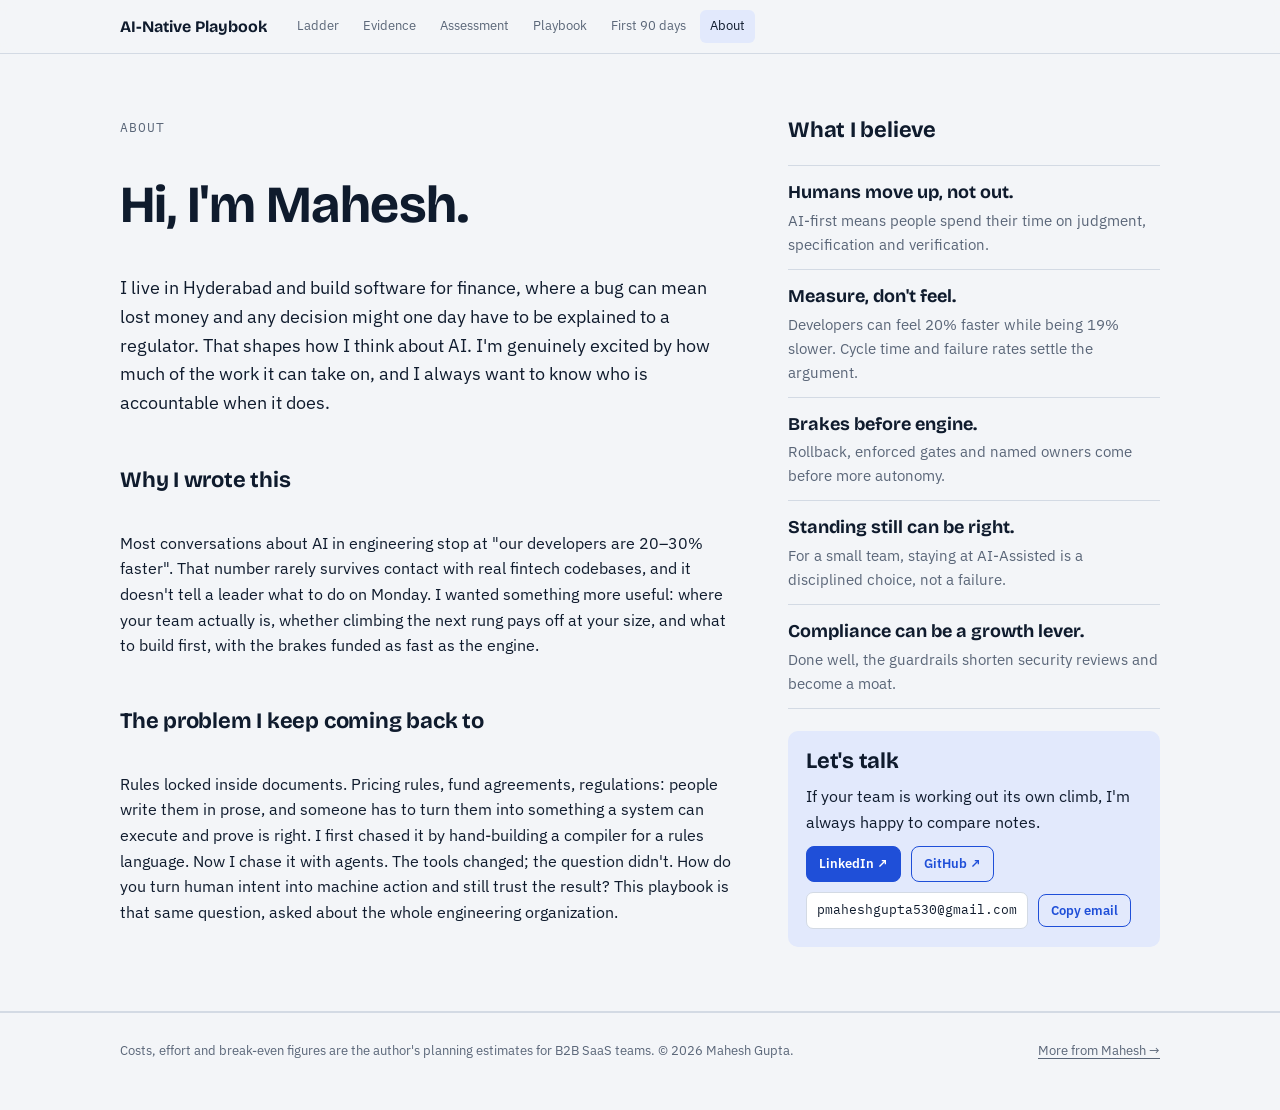
==== about.html @ 391226ee "Add AI-Native Engineering Playbook site" ====
<!doctype html>
<html lang="en">
<head>
<meta charset="utf-8">
<meta name="viewport" content="width=device-width, initial-scale=1, viewport-fit=cover">
<title>About Mahesh Gupta</title>
<meta name="description" content="Mahesh Gupta is an engineering leader in Hyderabad who writes about building AI-native engineering teams in fintech, where speed and accountability have to grow together.">
<meta name="author" content="Mahesh Gupta">
<link rel="canonical" href="https://pmaheshgupta.github.io/ai-native-engineering-playbook/about.html">
<meta property="og:type" content="website">
<meta property="og:site_name" content="AI-Native Engineering Playbook">
<meta property="og:title" content="About Mahesh Gupta">
<meta property="og:description" content="Mahesh Gupta is an engineering leader in Hyderabad who writes about building AI-native engineering teams in fintech, where speed and accountability have to grow together.">
<meta property="og:url" content="https://pmaheshgupta.github.io/ai-native-engineering-playbook/about.html">
<meta name="twitter:card" content="summary">
<link rel="preconnect" href="https://fonts.googleapis.com">
<link rel="preconnect" href="https://fonts.gstatic.com" crossorigin>
<link rel="stylesheet" href="https://fonts.googleapis.com/css2?family=Bricolage+Grotesque:opsz,wght@12..96,600;12..96,700&family=IBM+Plex+Sans:wght@400;500;600&family=IBM+Plex+Mono:wght@400;500&display=swap">
<link rel="stylesheet" href="styles.css">

</head>
<body>
<nav class="topnav" aria-label="Pages">
  <div class="wrap">
    <a class="brand" href="./">AI-Native Playbook</a>
    <ul><li><a class="l" href="ladder.html">Ladder</a></li><li><a class="l" href="evidence.html">Evidence</a></li><li><a class="l" href="assessment.html">Assessment</a></li><li><a class="l" href="playbook.html">Playbook</a></li><li><a class="l" href="first-90-days.html">First 90 days</a></li><li><a class="l" href="about.html" aria-current="page">About</a></li></ul>
  </div>
</nav>
<main id="main">
<section id="about">
  <div class="wrap about">
    <div class="about-main">
      <div class="eyebrow">About</div>
      <h2>Hi, I'm Mahesh.</h2>
      <p class="lede" style="color:var(--ink)">I live in Hyderabad and build software for finance, where a bug can mean lost money and any decision might one day have to be explained to a regulator. That shapes how I think about AI. I'm genuinely excited by how much of the work it can take on, and I always want to know who is accountable when it does.</p>
      <h3>Why I wrote this</h3>
      <p>Most conversations about AI in engineering stop at "our developers are 20–30% faster". That number rarely survives contact with real fintech codebases, and it doesn't tell a leader what to do on Monday. I wanted something more useful: where your team actually is, whether climbing the next rung pays off at your size, and what to build first, with the brakes funded as fast as the engine.</p>
      <h3>The problem I keep coming back to</h3>
      <p>Rules locked inside documents. Pricing rules, fund agreements, regulations: people write them in prose, and someone has to turn them into something a system can execute and prove is right. I first chased it by hand-building a compiler for a rules language. Now I chase it with agents. The tools changed; the question didn't. How do you turn human intent into machine action and still trust the result? This playbook is that same question, asked about the whole engineering organization.</p>
    </div>
    <aside class="about-side">
      <h3>What I believe</h3>
      <ul class="beliefs">
        <li><b>Humans move up, not out.</b><span>AI-first means people spend their time on judgment, specification and verification.</span></li>
        <li><b>Measure, don't feel.</b><span>Developers can feel 20% faster while being 19% slower. Cycle time and failure rates settle the argument.</span></li>
        <li><b>Brakes before engine.</b><span>Rollback, enforced gates and named owners come before more autonomy.</span></li>
        <li><b>Standing still can be right.</b><span>For a small team, staying at AI-Assisted is a disciplined choice, not a failure.</span></li>
        <li><b>Compliance can be a growth lever.</b><span>Done well, the guardrails shorten security reviews and become a moat.</span></li>
      </ul>
      <div class="talk">
        <h3>Let's talk</h3>
        <p>If your team is working out its own climb, I'm always happy to compare notes.</p>
        <div class="contact">
          <a class="btn small primary" href="https://www.linkedin.com/in/mahesh-gupta-80359a14a" target="_blank" rel="noopener">LinkedIn ↗</a>
          <a class="btn small ghost" href="https://github.com/pmaheshgupta" target="_blank" rel="noopener">GitHub ↗</a>
        </div>
        <div class="contact"><code id="email">pmaheshgupta530@gmail.com</code><button class="btn small ghost" type="button" id="copyEmail">Copy email</button></div>
      </div>
    </aside>
  </div>
</section>

</main>
<footer><div class="wrap site-foot"><p>Costs, effort and break-even figures are the author's planning estimates for B2B SaaS teams. © 2026 Mahesh Gupta.</p><a href="https://pmaheshgupta.github.io/">More from Mahesh →</a></div></footer>
<script src="site.js" defer></script>
</body>
</html>
---- styles.css ----
[hidden]{display:none!important}
img{max-width:100%}

/* Layout: one reading column (max 1080) under a sticky section nav; the ladder is the recurring motif — L0 at the bottom, L4 at the top. */
:root{
  --bg:#F3F5F8; --surface:#FFFFFF; --sunk:#E9EDF3; --ink:#0F1B2D; --muted:#5A6678; --rule:#D3DAE4;
  --accent:#1F4FD8; --accent-soft:#E2E9FC; --on-accent:#FFFFFF;
  --human:#9AA8BC; --ai:#1F4FD8;
  --red:#B8342B; --red-soft:#FBE7E5; --amber:#9A6510; --amber-soft:#FBF0DC;
  --green:#21804F; --green-soft:#E1F3E9; --teal:#0F6E7A; --teal-soft:#DDF0F2; --violet:#6B4FA0; --violet-soft:#EFE9F8;
  --f-display:"Bricolage Grotesque", "Segoe UI", system-ui, sans-serif;
  --f-body:"IBM Plex Sans", "Segoe UI", system-ui, -apple-system, sans-serif;
  --f-mono:"IBM Plex Mono", ui-monospace, "SFMono-Regular", Menlo, Consolas, monospace;
  --s-1:.8125rem; --s0:1rem; --s1:1.125rem; --s2:1.375rem; --s3:1.75rem; --s4:2.375rem; --s5:3.25rem;
  --radius:10px;
}
@media (prefers-color-scheme: dark){:root:not([data-theme="light"]){
  --bg:#0C121B; --surface:#141C28; --sunk:#1A2433; --ink:#E5EBF3; --muted:#94A1B4; --rule:#273345;
  --accent:#86A3FF; --accent-soft:#1B2748; --on-accent:#0C121B;
  --human:#4E5C70; --ai:#86A3FF;
  --red:#F2867D; --red-soft:#3A1C1B; --amber:#E7B65A; --amber-soft:#36290F;
  --green:#6BCB97; --green-soft:#14301F; --teal:#5EC3CE; --teal-soft:#10303A; --violet:#B99CEB; --violet-soft:#2A2142;
  color-scheme:dark;
}}
:root[data-theme="dark"]{
  --bg:#0C121B; --surface:#141C28; --sunk:#1A2433; --ink:#E5EBF3; --muted:#94A1B4; --rule:#273345;
  --accent:#86A3FF; --accent-soft:#1B2748; --on-accent:#0C121B;
  --human:#4E5C70; --ai:#86A3FF;
  --red:#F2867D; --red-soft:#3A1C1B; --amber:#E7B65A; --amber-soft:#36290F;
  --green:#6BCB97; --green-soft:#14301F; --teal:#5EC3CE; --teal-soft:#10303A; --violet:#B99CEB; --violet-soft:#2A2142;
  color-scheme:dark;
}
*{box-sizing:border-box}
html{scroll-behavior:smooth}
@media (prefers-reduced-motion: reduce){html{scroll-behavior:auto}*{transition:none!important;animation:none!important}}
body{margin:0;background:var(--bg);color:var(--ink);font-family:var(--f-body);font-size:var(--s0);line-height:1.6;-webkit-font-smoothing:antialiased}
a{color:var(--accent);text-underline-offset:3px}
a:focus-visible,button:focus-visible,input:focus-visible+span,.tab:focus-visible{outline:2px solid var(--accent);outline-offset:2px;border-radius:6px}
h1,h2,h3{font-family:var(--f-display);line-height:1.15;text-wrap:balance;margin:0;letter-spacing:-.01em}
h2{font-size:var(--s4)}
h3{font-size:var(--s2)}
p{margin:0}
.wrap{max-width:1080px;margin:0 auto;padding-inline:20px}
.mono{font-family:var(--f-mono)}
.eyebrow{font-family:var(--f-mono);font-size:var(--s-1);letter-spacing:.08em;text-transform:uppercase;color:var(--muted)}
.lede{font-size:var(--s1);color:var(--muted);max-width:65ch}
.num{font-variant-numeric:tabular-nums}

/* nav */
.topnav{position:sticky;top:env(safe-area-inset-top,0px);z-index:10;background:color-mix(in srgb,var(--bg) 88%,transparent);backdrop-filter:blur(8px);border-bottom:1px solid var(--rule)}
.topnav .wrap{display:flex;align-items:center;gap:20px;padding-block:10px}
.brand{font-family:var(--f-display);font-weight:700;white-space:nowrap;color:var(--ink);text-decoration:none}
.topnav ul{display:flex;gap:4px;list-style:none;margin:0;padding:0;overflow-x:auto;scrollbar-width:none;min-width:0}
.topnav ul::-webkit-scrollbar{display:none}
.topnav a.l{display:block;padding:6px 10px;border-radius:6px;color:var(--muted);text-decoration:none;font-size:var(--s-1);white-space:nowrap}
.topnav a.l:hover{color:var(--ink);background:var(--sunk)}

section{padding-block:64px;border-bottom:1px solid var(--rule)}
.view > section:last-of-type{border-bottom:0}
.topnav a.l[aria-current="page"]{color:var(--ink);background:var(--accent-soft)}
.pager{display:flex;justify-content:flex-end;padding-block:8px 64px}
.homemap{padding-block:8px 72px;border-bottom:0}
.cards{display:grid;grid-template-columns:repeat(auto-fit,minmax(190px,1fr));gap:12px}
.card{display:grid;gap:8px;align-content:start;padding:18px;border:1px solid var(--rule);border-radius:var(--radius);background:var(--surface);color:var(--ink);text-decoration:none;transition:border-color .15s,transform .15s}
.card:hover{border-color:var(--accent);transform:translateY(-2px)}
.card-k{font-family:var(--f-mono);font-size:var(--s-1);letter-spacing:.08em;text-transform:uppercase;color:var(--accent)}
.card b{font-family:var(--f-display);font-size:var(--s1);line-height:1.25}
.card span{font-size:.9375rem;color:var(--muted)}
.card .go{color:var(--accent);font-weight:600;font-size:var(--s-1);margin-top:4px}
section,[id]{scroll-margin-top:64px}
.head{display:grid;gap:12px;margin-bottom:32px;max-width:760px}

/* hero */
.hero{padding-block:56px 64px}
.hero .wrap{display:grid;grid-template-columns:1.15fr .85fr;gap:48px;align-items:center}
.hero h1{font-size:var(--s5);margin-block:14px 18px}
.hero h1 em{font-style:normal;color:var(--accent)}
.byline{display:flex;flex-wrap:wrap;gap:6px 14px;margin-top:22px;font-size:var(--s-1);color:var(--muted)}
.byline strong{color:var(--ink);font-weight:600}
.ctas{display:flex;flex-wrap:wrap;gap:10px;margin-top:26px}
.btn{display:inline-flex;align-items:center;gap:8px;padding:11px 18px;border-radius:8px;font-weight:600;text-decoration:none;border:1px solid var(--accent);font-size:var(--s0);cursor:pointer;font-family:var(--f-body)}
.btn.primary{background:var(--accent);color:var(--on-accent)}
.btn.ghost{background:transparent;color:var(--accent)}
.btn.small{padding:7px 12px;font-size:var(--s-1)}

/* inversion ladder */
.inv{background:var(--surface);border:1px solid var(--rule);border-radius:var(--radius);padding:22px 22px 16px}
.inv-legend{display:flex;gap:16px;font-size:var(--s-1);color:var(--muted);margin-bottom:14px}
.inv-legend i{display:inline-block;width:10px;height:10px;border-radius:2px;margin-right:6px;vertical-align:-1px}
.rungs{display:flex;flex-direction:column-reverse;gap:10px}
.rung{display:grid;grid-template-columns:34px 1fr;gap:12px;align-items:center}
.rung .lv{font-family:var(--f-mono);font-size:var(--s-1);color:var(--muted)}
.rung .bar{display:flex;height:30px;border-radius:5px;overflow:hidden;background:var(--sunk)}
.rung .h{background:var(--human)}
.rung .a{background:var(--ai)}
.rung .cap{grid-column:2;font-size:var(--s-1);margin-top:-4px;color:var(--muted)}
.rung .cap b{color:var(--ink);font-weight:600}
.inv-foot{margin-top:14px;padding-top:12px;border-top:1px dashed var(--rule);font-size:var(--s-1);color:var(--muted)}

/* tables */
.tscroll{overflow-x:auto;border:1px solid var(--rule);border-radius:var(--radius);background:var(--surface)}
table{border-collapse:collapse;width:100%;font-size:.9375rem}
th,td{padding:12px 14px;text-align:left;vertical-align:top;border-bottom:1px solid var(--rule)}
tr:last-child td{border-bottom:0}
thead th{font-family:var(--f-mono);font-size:var(--s-1);font-weight:500;color:var(--muted);background:var(--sunk);white-space:nowrap}
tbody th{font-weight:600;white-space:nowrap}
.matrix{min-width:860px}
.matrix thead th button{all:unset;cursor:pointer;display:block}
.matrix thead th .lvn{display:block;font-family:var(--f-display);font-size:var(--s1);color:var(--ink);letter-spacing:0;text-transform:none}
.matrix td.hl,.matrix th.hl{background:var(--accent-soft)}
.matrix tr.key th::before{content:"";display:inline-block;width:7px;height:7px;border-radius:50%;background:var(--accent);margin-right:8px;vertical-align:2px}
.matrix tr.key td{font-weight:500}
.note{font-size:var(--s-1);color:var(--muted);margin-top:10px}
.callout{display:grid;gap:6px;padding:18px 20px;border-radius:var(--radius);background:var(--accent-soft);margin-top:22px;max-width:820px}
.callout b{font-family:var(--f-display);font-size:var(--s1)}

/* evidence */
.studies{display:grid;grid-template-columns:repeat(auto-fit,minmax(300px,1fr));gap:14px}
.study{background:var(--surface);border:1px solid var(--rule);border-radius:var(--radius);padding:18px 20px;display:grid;gap:8px;align-content:start;min-width:0}
.study .big{font-family:var(--f-display);font-size:var(--s4);font-weight:700;line-height:1;font-variant-numeric:tabular-nums}
.study .big.neg{color:var(--red)}
.study .ctx{font-size:var(--s-1);color:var(--muted)}
.study .src{font-size:var(--s-1)}
.insights{display:grid;grid-template-columns:1fr 1fr;gap:14px;margin-top:22px}
.insight{border-left:3px solid var(--accent);padding:4px 0 4px 16px;display:grid;gap:6px}
.insight b{font-family:var(--f-display);font-size:var(--s1)}
.insight .act{font-size:.9375rem;color:var(--muted)}

/* economics */
.econ{display:grid;grid-template-columns:1fr;gap:22px}
.calc{background:var(--surface);border:1px solid var(--rule);border-radius:var(--radius);padding:20px;display:grid;grid-template-columns:280px 1fr;gap:24px}
.ctrl{display:grid;gap:18px;align-content:start}
.ctrl label{display:grid;gap:6px;font-size:var(--s-1);color:var(--muted)}
.ctrl label span.v{font-family:var(--f-mono);color:var(--ink);font-size:var(--s1)}
input[type=range]{width:100%;accent-color:var(--accent)}
.readout{display:grid;gap:8px;padding-top:14px;border-top:1px solid var(--rule)}
.readout div{display:flex;justify-content:space-between;gap:12px;font-size:.9375rem}
.readout div b{font-family:var(--f-mono);font-weight:500}
.verdict{font-weight:600;padding:8px 10px;border-radius:6px;font-size:.9375rem}
.verdict.pos{background:var(--green-soft);color:var(--green)}
.verdict.neg{background:var(--red-soft);color:var(--red)}
.chart{min-width:0}
.chart svg{width:100%;height:auto;display:block}
.chart text{fill:var(--muted);font-family:var(--f-mono);font-size:11px}
.compound{display:grid;grid-template-columns:repeat(4,1fr);gap:0;border:1px solid var(--rule);border-radius:var(--radius);overflow:hidden;background:var(--surface)}
.compound > div{padding:16px;border-right:1px solid var(--rule);display:grid;gap:6px;align-content:start}
.compound > div:last-child{border-right:0}
.compound .lv{font-family:var(--f-mono);font-size:var(--s-1);color:var(--accent)}
.compound .what{font-weight:600}
.compound .mult{font-size:.9375rem;color:var(--muted)}

/* execution guide */
.concepts{display:grid;grid-template-columns:repeat(auto-fit,minmax(230px,1fr));gap:12px;margin-bottom:36px}
.concept{padding:14px 16px;border:1px solid var(--rule);border-radius:var(--radius);background:var(--surface);display:grid;gap:4px;align-content:start}
.concept b{font-family:var(--f-display);font-size:var(--s1)}
.concept p{font-size:.9375rem;color:var(--muted)}
.tabs{display:flex;gap:4px;border-bottom:1px solid var(--rule);overflow-x:auto;scrollbar-width:none}
.tab{all:unset;cursor:pointer;padding:10px 16px;font-weight:600;color:var(--muted);border-bottom:3px solid transparent;white-space:nowrap}
.tab[aria-selected="true"]{color:var(--ink);border-bottom-color:var(--accent)}
.tpanel{padding-top:24px;display:grid;gap:22px}
[hidden],.tpanel[hidden]{display:none!important}
.goal{font-family:var(--f-display);font-size:var(--s2);max-width:780px}
.pgrid{display:grid;grid-template-columns:1fr 1fr;gap:22px}
.box{background:var(--surface);border:1px solid var(--rule);border-radius:var(--radius);padding:18px 20px;display:grid;gap:10px;align-content:start;min-width:0}
.box h4{margin:0;font-family:var(--f-mono);font-size:var(--s-1);font-weight:500;letter-spacing:.06em;text-transform:uppercase;color:var(--muted)}
.box ul{margin:0;padding-left:18px;display:grid;gap:6px;font-size:.9375rem}
.box dl{margin:0;display:grid;gap:8px;font-size:.9375rem}
.box dt{font-weight:600}
.box dd{margin:0 0 4px;color:var(--muted)}
.sdlc{display:flex;flex-wrap:wrap;gap:6px}
.sdlc span{font-family:var(--f-mono);font-size:var(--s-1);padding:4px 9px;border-radius:5px;background:var(--sunk);color:var(--muted)}
.sdlc span.on{background:var(--accent);color:var(--on-accent)}
.you{background:var(--accent-soft);border-color:transparent}

/* spine */
.spine{display:grid;grid-template-columns:repeat(4,1fr);gap:12px}
.spine .box{border-top:3px solid var(--ink)}
.spine .box b{font-family:var(--f-display);font-size:var(--s1)}
.spine .box p{font-size:.9375rem;color:var(--muted)}

/* gantt */
.gantt{background:var(--surface);border:1px solid var(--rule);border-radius:var(--radius);overflow-x:auto}
.gantt-inner{min-width:760px;padding:16px 20px}
.g-head,.g-line{display:grid;grid-template-columns:minmax(260px,1.6fr) 3fr;gap:16px;align-items:center}
.weeks{display:grid;grid-template-columns:repeat(12,1fr);gap:2px}
.g-head .weeks span{font-family:var(--f-mono);font-size:11px;color:var(--muted);text-align:center}
.g-line{padding:12px 0;border-top:1px solid var(--rule)}
.g-line .what{display:grid;gap:2px;font-size:.9375rem}
.g-line .what small{color:var(--muted);font-size:var(--s-1)}
.g-line .weeks div{height:22px;border-radius:4px}
.g-line .weeks div.on{background:var(--accent)}
.g-line .weeks div.off{background:var(--sunk)}
.rule-line{margin-top:22px;font-family:var(--f-display);font-size:var(--s2);max-width:780px}

.sources{font-size:var(--s-1);color:var(--muted);padding-block:0 8px}
.sources ol{padding-left:18px;display:grid;gap:4px;margin:10px 0 0}
/* about */
.about{display:grid;grid-template-columns:1.25fr .75fr;gap:48px}
.about-main{display:grid;gap:16px;max-width:68ch}
.about-main h2{font-size:var(--s5)}
.about-main h3{margin-top:12px}
.about-side{display:grid;gap:22px;align-content:start}
.beliefs{list-style:none;margin:0;padding:0;display:grid;gap:0;border-top:1px solid var(--rule)}
.beliefs li{display:grid;gap:2px;padding:12px 0;border-bottom:1px solid var(--rule)}
.beliefs b{font-family:var(--f-display);font-size:var(--s1)}
.beliefs span{color:var(--muted);font-size:.9375rem}
.talk{display:grid;gap:10px;padding:18px;border-radius:var(--radius);background:var(--accent-soft)}
.contact{display:flex;flex-wrap:wrap;gap:10px;align-items:center}
.contact code{font-family:var(--f-mono);font-size:var(--s-1);padding:7px 10px;border:1px solid var(--rule);border-radius:7px;background:var(--surface);user-select:all}
footer{padding-block:28px 48px;border-top:1px solid var(--rule);font-size:var(--s-1);color:var(--muted)}
footer ol,.sources ol{padding-left:18px;display:grid;gap:4px;margin:10px 0 0}

@media (max-width: 900px){
  .hero .wrap,.about,.calc{grid-template-columns:1fr}
  .spine{grid-template-columns:1fr 1fr}
  .compound{grid-template-columns:1fr 1fr}
  .compound > div:nth-child(2){border-right:0}
  .compound > div:nth-child(-n+2){border-bottom:1px solid var(--rule)}
}
@media (max-width: 640px){
  :root{--s5:2.375rem;--s4:1.875rem}
  section{padding-block:52px}
  .insights,.pgrid,.spine,.compound{grid-template-columns:1fr}
  .compound > div{border-right:0;border-bottom:1px solid var(--rule)}
  .compound > div:last-child{border-bottom:0}
  .g-row{grid-template-columns:1fr}
  .brand{display:none}
}

/* ===== maturity survey (scoped) ===== */
#survey .field select{width:100%;border:1px solid var(--line);border-radius:8px;padding:9px 11px;font:inherit;background:var(--card);color:var(--ink)}
#survey .readiness{display:grid;grid-template-columns:minmax(0,1fr) minmax(0,1fr);gap:18px;border:1px solid var(--line);border-radius:12px;padding:16px;background:var(--card);margin:6px 0 4px}
@media(max-width:700px){#survey .readiness{grid-template-columns:1fr}}
#survey .quad{display:grid;grid-template-columns:22px 1fr 1fr;grid-template-rows:auto auto auto;gap:5px}
#survey .ylab{writing-mode:vertical-rl;transform:rotate(180deg);font-family:var(--mono);font-size:10px;color:var(--muted);text-align:center}
#survey .xlab{font-family:var(--mono);font-size:10px;color:var(--muted);text-align:center}
#survey .q-cell{border-radius:8px;padding:12px 10px;min-height:56px;font-size:12.5px;font-weight:600;opacity:.4;border:2px solid transparent;display:flex;align-items:center}
#survey .q-cell.on{opacity:1;border-color:currentColor}
#survey .q-red{background:var(--red-soft);color:var(--red)}
#survey .q-green{background:var(--green-soft);color:var(--green)}
#survey .q-amber{background:var(--amber-soft);color:var(--amber)}
#survey .q-teal{background:var(--teal-soft);color:var(--teal)}
#survey .q-say{margin:10px 0 0;padding:9px 11px;border-radius:8px;font-size:13px;font-weight:500;background:var(--sunk);color:var(--ink)}
#survey .rd-right{display:grid;gap:14px;align-content:start}
#survey .rd-meter{display:grid;gap:6px}
#survey .rd-row{display:flex;justify-content:space-between;gap:10px;font-size:13px;color:var(--muted)}
#survey .rd-row .mono{font-size:11.5px;color:var(--ink)}
#survey .rd-target{border-top:1px dashed var(--line);padding-top:12px;font-size:13.5px}
#survey .rd-target p{margin:6px 0 0;color:var(--muted);font-size:13px}
#survey .rd-lbl{display:block;font-family:var(--mono);font-size:10.5px;letter-spacing:.08em;text-transform:uppercase;color:var(--muted);margin-bottom:4px}
#survey .rd-target b{font-family:var(--f-display);font-size:17px}
#survey .rd-ok{font-size:12px;color:var(--ok);margin-left:6px}
#survey .rd-gap{font-size:12px;color:var(--mid);margin-left:6px}

#survey{--paper:var(--bg);--card:var(--surface);--line:var(--rule);--ok:var(--green);--ok-soft:var(--green-soft);--mid:var(--amber);--mid-soft:var(--amber-soft);--no:var(--human);--no-soft:var(--sunk);--skip:var(--violet);--skip-soft:var(--violet-soft);--mono:var(--f-mono)}
#survey *{box-sizing:border-box;margin:0;padding:0}
#survey{color:var(--ink);font-family:var(--f-body);font-size:15px;line-height:1.5}
#survey{scroll-margin-top:64px}
#survey .mono{font-family:var(--mono)}
#survey button{font:inherit;cursor:pointer}
#survey .crumbs{display:flex;align-items:center;gap:9px;margin-bottom:12px;font-family:var(--mono);font-size:11px;letter-spacing:.07em;text-transform:uppercase}
#survey .crumb-link{background:none;border:none;padding:0;font:inherit;letter-spacing:inherit;text-transform:inherit;color:var(--accent);cursor:pointer}
#survey .crumb-link:hover{text-decoration:underline}
#survey .crumb-cur{color:var(--ink);font-weight:700}
#survey .crumb-dis{color:var(--muted);opacity:.55}
#survey .crumb-sep{color:var(--muted)}
#survey .meter{background:var(--card);border:1px solid var(--line);border-radius:12px;padding:14px 16px;margin-bottom:18px}
#survey .meter-top{display:flex;justify-content:space-between;align-items:baseline;gap:8px;flex-wrap:wrap}
#survey .meter-title{font-family:var(--mono);font-size:11px;letter-spacing:.08em;text-transform:uppercase;color:var(--muted)}
#survey .track{position:relative;height:26px;margin-top:10px;border-radius:6px;overflow:hidden;display:flex;border:1px solid var(--line)}
#survey .zone{position:relative;background:var(--sunk)}
#survey .zone+.zone{border-left:1px dashed var(--line)}
#survey .zone span{position:absolute;left:6px;top:50%;transform:translateY(-50%);font-family:var(--mono);font-size:9.5px;letter-spacing:.04em;color:var(--muted);white-space:nowrap}
#survey .fill{position:absolute;left:0;top:0;bottom:0;background:var(--accent);opacity:.16;transition:width .5s ease}
#survey .needle{position:absolute;top:-2px;bottom:-2px;width:2px;background:var(--accent);transition:left .5s ease}
#survey .needle:after{content:"";position:absolute;top:-1px;left:-4px;border:5px solid transparent;border-top-color:var(--accent)}
#survey .meter-sub{margin-top:8px;font-size:12.5px;color:var(--muted)}
#survey .cols{display:grid;grid-template-columns:255px 1fr;gap:18px}
@media(max-width:840px){#survey .cols{grid-template-columns:1fr}
}
#survey .nav{background:var(--card);border:1px solid var(--line);border-radius:12px;padding:12px;align-self:start;position:sticky;top:72px}
@media(max-width:840px){#survey .nav{position:static}
}
#survey .nav-phase{font-family:var(--mono);font-size:10px;letter-spacing:.1em;text-transform:uppercase;color:var(--muted);margin:12px 6px 4px}
#survey .nav-phase:first-child{margin-top:0}
#survey .nav-item{display:flex;align-items:center;gap:8px;width:100%;text-align:left;background:none;border:none;border-radius:8px;padding:7px 8px;color:var(--ink);font-size:13px}
#survey .nav-item:hover{background:var(--accent-soft)}
#survey .nav-item.active{background:var(--accent);color:var(--on-accent)}
#survey .dot{width:8px;height:8px;border-radius:50%;flex-shrink:0;background:var(--no-soft);border:1px solid var(--line)}
#survey .dot.some{background:var(--mid-soft);border-color:var(--mid)}
#survey .dot.full{background:var(--ok);border-color:var(--ok)}
#survey .dot.skip{background:var(--skip-soft);border-color:var(--skip)}
#survey .nav-item.active .dot{border-color:var(--on-accent)}
#survey .nav-count{margin-left:auto;font-family:var(--mono);font-size:10.5px;color:var(--muted)}
#survey .nav-item.active .nav-count{color:#DCE4FA}
#survey .panel{background:var(--card);border:1px solid var(--line);border-radius:12px;padding:22px}
#survey .crumb{font-family:var(--mono);font-size:11px;letter-spacing:.08em;text-transform:uppercase;color:var(--accent)}
#survey h1{font-size:25px;line-height:1.2;letter-spacing:-.01em;margin:6px 0 6px}
#survey h2{font-size:19px;line-height:1.25;margin:4px 0 2px}
#survey h3{font-size:15px;margin:20px 0 8px}
#survey .blurb{color:var(--muted);font-size:13.5px;margin-bottom:14px}
#survey p{margin-bottom:10px}
#survey .gate{border:1.5px solid var(--accent);background:var(--accent-soft);border-radius:10px;padding:14px;margin-bottom:16px}
#survey .gate-label{font-family:var(--mono);font-size:10.5px;letter-spacing:.09em;text-transform:uppercase;color:var(--accent);margin-bottom:6px}
#survey .gate-text{font-weight:600;font-size:14.5px}
#survey .gate-opts{display:flex;gap:8px;margin-top:11px;flex-wrap:wrap}
#survey .gate-btn{border:1.5px solid var(--line);background:var(--card);border-radius:8px;padding:8px 22px;font-size:13.5px;font-weight:600;color:var(--muted)}
#survey .gate-btn:hover{border-color:var(--accent);color:var(--accent)}
#survey .gate-btn.yes{background:var(--ok-soft);border-color:var(--ok);color:var(--ink)}
#survey .gate-btn.no{background:var(--skip-soft);border-color:var(--skip);color:var(--ink)}
#survey .gate-wait{border:1px dashed var(--line);border-radius:10px;padding:16px;text-align:center;color:var(--muted);font-size:13.5px}
#survey .skipped-card{border:1px solid var(--skip);background:var(--skip-soft);border-radius:10px;padding:16px;font-size:13.5px}
#survey .skipped-card b{display:block;margin-bottom:4px}
#survey .q{border:1px solid var(--line);border-radius:10px;padding:14px;margin-bottom:12px;background:var(--bg)}
#survey .q-head{display:flex;gap:10px;align-items:flex-start}
#survey .q-id{font-family:var(--mono);font-size:11px;color:var(--muted);padding-top:3px;flex-shrink:0}
#survey .q-text{font-weight:600;font-size:14.5px;flex:1}
#survey .hint-btn{flex-shrink:0;border:1px solid var(--line);background:var(--card);color:var(--accent);border-radius:999px;font-family:var(--mono);font-size:11px;padding:2px 9px}
#survey .hint-btn:hover{background:var(--accent-soft)}
#survey .hint{margin:10px 0 2px;border-left:3px solid var(--accent);background:var(--accent-soft);border-radius:0 8px 8px 0;padding:9px 12px;font-size:13px;color:var(--ink)}
#survey .why-btn{flex-shrink:0;border:1px solid var(--line);background:var(--card);color:var(--mid);border-radius:999px;font-family:var(--mono);font-size:11px;padding:2px 9px}
#survey .why-btn:hover{background:var(--mid-soft)}
#survey .why{margin:10px 0 2px;border-left:3px solid var(--mid);background:var(--mid-soft);border-radius:0 8px 8px 0;padding:9px 12px;font-size:13px;color:var(--ink)}
#survey .opts{display:flex;gap:8px;margin-top:11px;flex-wrap:wrap}
#survey .opt{flex:1;min-width:110px;border:1.5px solid var(--line);background:var(--card);border-radius:8px;padding:8px 10px;font-size:13px;color:var(--muted);transition:all .12s ease}
#survey .opt:hover{border-color:var(--accent)}
#survey .opt.sel0{background:var(--no-soft);border-color:var(--no);color:var(--ink);font-weight:600}
#survey .opt.sel1{background:var(--mid-soft);border-color:var(--mid);color:var(--ink);font-weight:600}
#survey .opt.sel2{background:var(--ok-soft);border-color:var(--ok);color:var(--ink);font-weight:600}
#survey .foot{display:flex;justify-content:space-between;gap:10px;margin-top:16px;flex-wrap:wrap}
#survey .btn{border-radius:9px;padding:10px 18px;font-size:14px;font-weight:600;border:1px solid var(--line);background:var(--card);color:var(--ink)}
#survey .btn:hover{border-color:var(--accent);color:var(--accent)}
#survey .btn.primary{background:var(--accent);border-color:var(--accent);color:var(--on-accent)}
#survey .btn.primary:hover{background:var(--accent);color:var(--on-accent)}
#survey .btn:disabled{opacity:.45;cursor:not-allowed}
#survey .levels-list{list-style:none;margin:8px 0 4px}
#survey .levels-list li{display:grid;grid-template-columns:118px 1fr;gap:10px;padding:7px 0;border-bottom:1px dashed var(--line);font-size:13.5px}
#survey .levels-list li:last-child{border-bottom:none}
#survey .lvl-name{font-family:var(--mono);font-weight:700;font-size:12px;padding-top:1px}
#survey .who{display:grid;grid-template-columns:1fr 1fr;gap:10px;margin:8px 0 4px}
@media(max-width:640px){#survey .who{grid-template-columns:1fr}
}
#survey .who-card{border:1px solid var(--line);border-radius:10px;padding:12px;font-size:13.5px;background:var(--bg)}
#survey .who-card b{display:block;margin-bottom:3px}
#survey .steps{list-style:none;margin:8px 0 4px}
#survey .step{display:grid;grid-template-columns:26px 1fr;gap:10px;padding:9px 0;border-bottom:1px dashed var(--line)}
#survey .step:last-child{border-bottom:none}
#survey .step-n{width:22px;height:22px;border-radius:50%;background:var(--accent-soft);color:var(--accent);font-family:var(--mono);font-size:11px;font-weight:700;display:flex;align-items:center;justify-content:center;margin-top:1px}
#survey .step-t{font-weight:600;font-size:13.5px}
#survey .step-d{font-size:13px;color:var(--muted);margin-top:1px}
#survey .chips{display:flex;gap:6px;flex-wrap:wrap;margin-top:6px}
#survey .chip{font-size:11.5px;border-radius:999px;padding:2px 10px;border:1px solid;color:var(--ink)}
#survey .chip.c0{background:var(--no-soft);border-color:var(--no)}
#survey .chip.c1{background:var(--mid-soft);border-color:var(--mid)}
#survey .chip.c2{background:var(--ok-soft);border-color:var(--ok)}
#survey .intro-cols{display:grid;grid-template-columns:3fr 1fr;gap:18px;align-items:start}
@media(max-width:840px){#survey .intro-cols{grid-template-columns:1fr}
}
#survey .side-card{background:var(--card);border:1px solid var(--line);border-radius:12px;padding:16px;position:sticky;top:72px}
@media(max-width:840px){#survey .side-card{position:static}
}
#survey .side-title{font-family:var(--mono);font-size:10.5px;letter-spacing:.09em;text-transform:uppercase;color:var(--muted);margin-bottom:12px}
#survey .side-card .field{margin-bottom:12px}
#survey .side-card .btn{width:100%;margin-top:2px}
#survey .side-note{margin-top:10px;font-size:11.5px;color:var(--muted);line-height:1.45}
#survey .field label{display:block;font-family:var(--mono);font-size:10.5px;letter-spacing:.08em;text-transform:uppercase;color:var(--muted);margin-bottom:4px}
#survey .field input{width:100%;border:1px solid var(--line);border-radius:8px;padding:9px 11px;font:inherit;background:var(--card)}
#survey .field input:focus{outline:2px solid var(--accent);outline-offset:0;border-color:var(--accent)}
#survey .jtrack{position:relative;display:flex;justify-content:space-between;align-items:flex-start;margin-top:18px;padding:0 4px}
#survey .jtrack:before{content:"";position:absolute;left:36px;right:36px;top:17px;height:5px;border-radius:3px;
    background:linear-gradient(90deg,#8A94A0,#6B7FD6,#4A6BE0,#1F4FD8,#0E8A5F);opacity:.5}
#survey .jnode{position:relative;flex:1;background:none;border:none;display:flex;flex-direction:column;align-items:center;gap:8px;cursor:pointer;padding:0}
#survey .jdot2{width:34px;height:34px;border-radius:50%;display:flex;align-items:center;justify-content:center;color:#fff;
    font-family:var(--mono);font-weight:700;font-size:12.5px;border:3px solid var(--surface);
    box-shadow:0 1px 5px rgba(22,32,43,.28);transition:transform .18s ease,box-shadow .18s ease}
#survey .jnode:hover .jdot2,#survey .jnode.open .jdot2{transform:scale(1.18)}
#survey .jlbl{font-family:var(--mono);font-size:10.5px;font-weight:700;color:var(--ink);text-align:center;line-height:1.3}
#survey .jhelp{font-family:var(--mono);font-size:9px;color:var(--accent)}
@media(max-width:640px){#survey .jlbl{font-size:9px}
#survey .jtrack:before{left:22px;right:22px}
}
#survey .score-hero{display:flex;gap:22px;align-items:center;flex-wrap:wrap;margin:8px 0 16px}
#survey .score-num{font-family:var(--mono);font-size:44px;font-weight:700;letter-spacing:-.02em}
#survey .score-num small{font-size:17px;color:var(--muted);font-weight:400}
#survey .pill{display:inline-block;background:var(--accent);color:#fff;border-radius:999px;padding:5px 14px;font-weight:700;font-size:15px}
#survey .bar-row{display:grid;grid-template-columns:225px 1fr 78px;gap:10px;align-items:center;margin-bottom:8px;font-size:13px}
@media(max-width:640px){#survey .bar-row{grid-template-columns:130px 1fr 70px}
}
#survey .bar{height:9px;border-radius:5px;background:var(--no-soft);overflow:hidden}
#survey .bar i{display:block;height:100%;background:var(--accent);border-radius:5px}
#survey .bar-pct{font-family:var(--mono);font-size:11.5px;color:var(--muted);text-align:right}
#survey .skip-tag{font-family:var(--mono);font-size:10px;color:var(--skip);border:1px solid var(--skip);border-radius:999px;padding:1px 7px;justify-self:end}
#survey .next{border:1.5px solid var(--accent);border-radius:12px;padding:16px;margin-top:20px;background:var(--surface)}
#survey .next-head{font-size:15px}
#survey .next-focus{margin-top:8px;font-size:13px;color:var(--ink);border-left:3px solid var(--accent);background:var(--accent-soft);padding:8px 11px;border-radius:0 8px 8px 0}
#survey .next-group{margin-top:14px}
#survey .next-gt{font-family:var(--mono);font-size:10.5px;letter-spacing:.08em;text-transform:uppercase;color:var(--muted);margin-bottom:4px}
#survey .next-item{display:grid;grid-template-columns:34px 1fr 46px;gap:8px;font-size:13px;padding:6px 0;border-bottom:1px dashed var(--line);align-items:baseline}
#survey .next-item:last-of-type{border-bottom:none}
#survey .gain{font-family:var(--mono);font-size:11px;color:var(--ok);text-align:right}
#survey .next-more{font-size:12px;color:var(--muted);margin-top:5px}
#survey .json-note{background:var(--ok-soft);border:1px solid var(--green);border-radius:10px;padding:12px 14px;font-size:13.5px;margin-top:14px}
#survey .json-prev{margin-top:14px;background:#0F1722;color:#C9D6E5;border-radius:10px;padding:14px;font-family:var(--mono);font-size:11.5px;max-height:260px;overflow:auto;white-space:pre}
#survey .warn{background:var(--mid-soft);border:1px solid var(--amber);border-radius:10px;padding:10px 13px;font-size:13.5px;margin-bottom:12px}

#survey h1,#survey h2,#survey h3{font-family:var(--f-display)}
#survey .btn{display:inline-block;font-family:var(--f-body)}
#survey .jdot2{color:#fff}
#survey .q-text,#survey .gate-text{text-wrap:pretty}

.site-foot{display:flex;flex-wrap:wrap;gap:8px 24px;justify-content:space-between}
.site-foot a{color:var(--muted)}
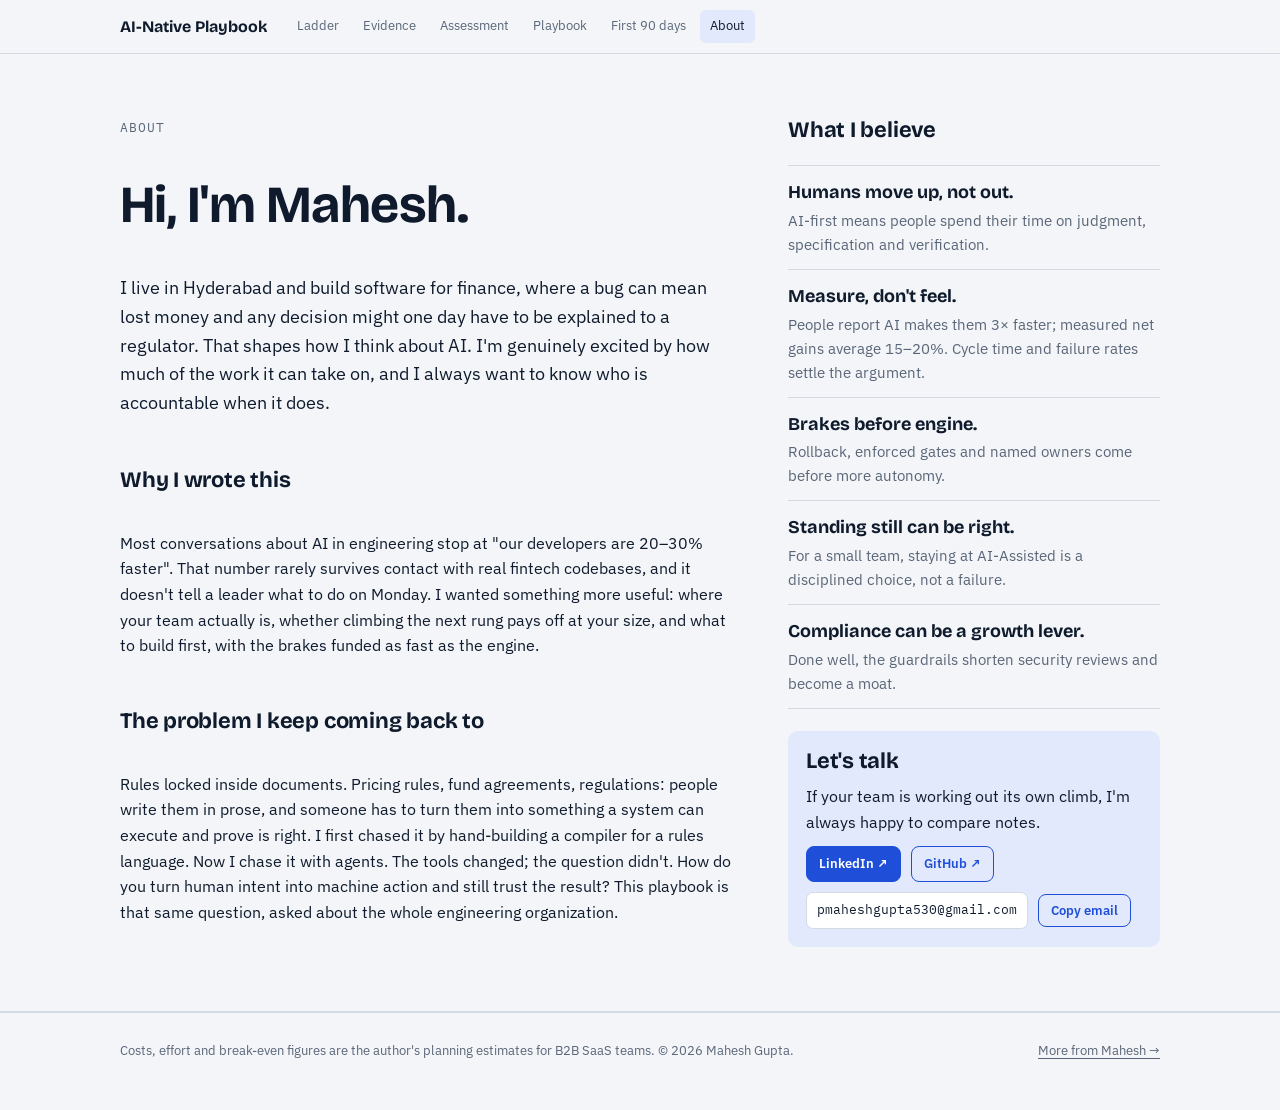
==== commit 4c4b25d2: "Update evidence to 2026 research (Stack Overflow, DORA, METR, Stanford)" ====
--- a/about.html
+++ b/about.html
@@ -42,7 +42,7 @@
       <h3>What I believe</h3>
       <ul class="beliefs">
         <li><b>Humans move up, not out.</b><span>AI-first means people spend their time on judgment, specification and verification.</span></li>
-        <li><b>Measure, don't feel.</b><span>Developers can feel 20% faster while being 19% slower. Cycle time and failure rates settle the argument.</span></li>
+        <li><b>Measure, don't feel.</b><span>People report AI makes them 3× faster; measured net gains average 15–20%. Cycle time and failure rates settle the argument.</span></li>
         <li><b>Brakes before engine.</b><span>Rollback, enforced gates and named owners come before more autonomy.</span></li>
         <li><b>Standing still can be right.</b><span>For a small team, staying at AI-Assisted is a disciplined choice, not a failure.</span></li>
         <li><b>Compliance can be a growth lever.</b><span>Done well, the guardrails shorten security reviews and become a moat.</span></li>
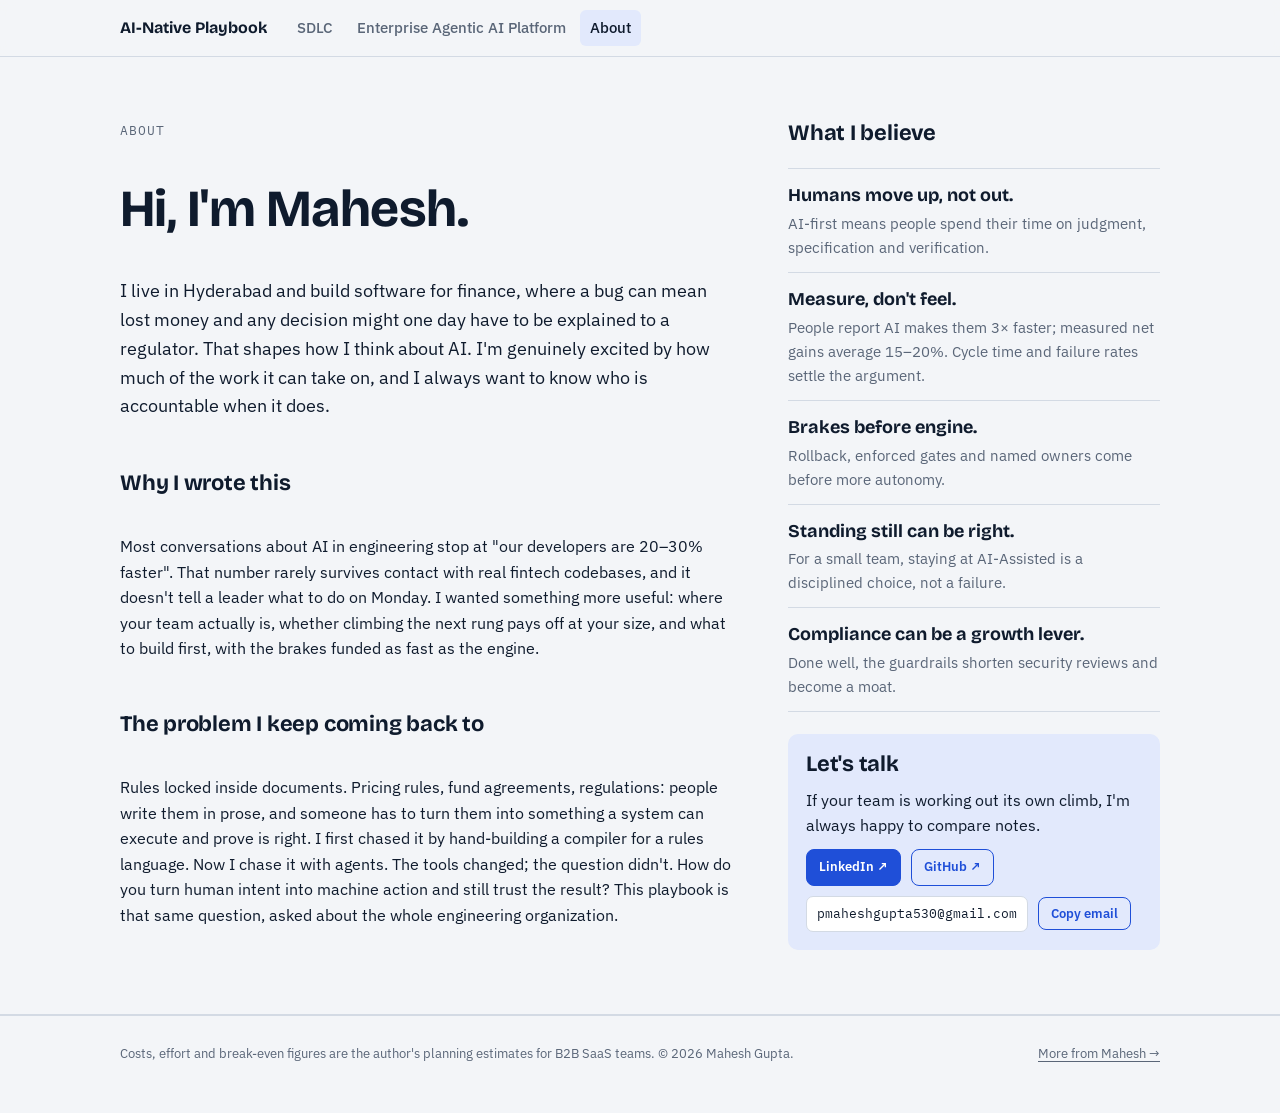
==== commit bb6ed66e: "Add Enterprise Agentic AI Platform track alongside SDLC The site now has two tracks under one home p" ====
--- a/about.html
+++ b/about.html
@@ -20,10 +20,10 @@
 
 </head>
 <body>
-<nav class="topnav" aria-label="Pages">
+<nav class="topnav" aria-label="Site">
   <div class="wrap">
     <a class="brand" href="./">AI-Native Playbook</a>
-    <ul><li><a class="l" href="ladder.html">Ladder</a></li><li><a class="l" href="evidence.html">Evidence</a></li><li><a class="l" href="assessment.html">Assessment</a></li><li><a class="l" href="playbook.html">Playbook</a></li><li><a class="l" href="first-90-days.html">First 90 days</a></li><li><a class="l" href="about.html" aria-current="page">About</a></li></ul>
+    <ul class="tracks"><li><a class="l" href="sdlc.html">SDLC</a></li><li><a class="l" href="platform/">Enterprise Agentic AI Platform</a></li><li><a class="l" href="about.html" aria-current="page">About</a></li></ul>
   </div>
 </nav>
 <main id="main">
--- a/styles.css
+++ b/styles.css
@@ -410,3 +410,67 @@
 
 .site-foot{display:flex;flex-wrap:wrap;gap:8px 24px;justify-content:space-between}
 .site-foot a{color:var(--muted)}
+
+/* ===== tracks: two-level nav (SDLC | Enterprise Agentic AI Platform | About) ===== */
+:root{--diagram-line:#A3AFC0}
+@media (prefers-color-scheme: dark){:root:not([data-theme="light"]){--diagram-line:#5F6E84}}
+:root[data-theme="dark"]{--diagram-line:#5F6E84}
+.topnav a.l[aria-current="true"]{color:var(--ink);background:var(--accent-soft)}
+.topnav .tracks a.l{font-size:.9375rem;font-weight:500}
+.subnav{border-top:1px solid var(--rule)}
+.topnav .subnav .wrap{padding-block:4px 6px}
+section,[id]{scroll-margin-top:112px}
+
+/* ===== home: pick a track ===== */
+.hero-home .wrap{grid-template-columns:1fr}
+.hero-home h1{max-width:18ch}
+.track-cards{grid-template-columns:repeat(auto-fit,minmax(300px,1fr));gap:16px}
+.track-cards .card{padding:24px;gap:10px}
+.track-cards .card b{font-size:var(--s2)}
+.track-cards .pages{font-family:var(--f-mono);font-size:var(--s-1);color:var(--muted)}
+
+/* ===== platform track: side tabs + document pages ===== */
+.pf{display:grid;grid-template-columns:236px minmax(0,1fr);gap:44px;padding-block:40px 24px}
+.pf-side{position:sticky;top:76px;align-self:start;max-height:calc(100vh - 96px);overflow:auto;padding-bottom:12px}
+.pf-side .eyebrow{display:block;margin:0 0 12px 12px}
+.pf-tabs{list-style:none;margin:0;padding:0;display:grid;gap:2px}
+.pf-tabs a{display:block;padding:8px 12px;border-radius:8px;color:var(--muted);text-decoration:none;font-size:.9375rem;font-weight:500;line-height:1.35}
+.pf-tabs a:hover{background:var(--sunk);color:var(--ink)}
+.pf-tabs a[aria-current="page"]{background:var(--accent-soft);color:var(--ink);font-weight:600}
+.pf-toc{list-style:none;margin:6px 0 10px 12px;padding:0 0 0 10px;border-left:2px solid var(--rule);display:grid;gap:1px}
+.pf-toc a{display:block;padding:3px 8px;font-size:var(--s-1);line-height:1.4;color:var(--muted);text-decoration:none;border-radius:6px}
+.pf-toc a:hover{color:var(--ink);background:var(--sunk)}
+
+.doc{min-width:0}
+.doc > .eyebrow{margin-bottom:10px}
+.doc h1{font-size:var(--s4);margin:0 0 10px}
+.doc .asof{font-family:var(--f-mono);font-size:var(--s-1);color:var(--muted);margin:0 0 28px}
+.doc h2{font-size:var(--s3);margin:52px 0 14px;padding-top:28px;border-top:1px solid var(--rule)}
+.doc h3{font-size:var(--s1);margin:30px 0 10px}
+.doc p{margin:0 0 14px;max-width:74ch}
+.doc ul,.doc ol{margin:0 0 18px;padding-left:22px;display:grid;gap:6px;max-width:74ch}
+.doc li > p{margin:0}
+.doc strong{font-weight:600}
+.doc .tscroll{margin:10px 0 20px}
+.doc table{font-size:.875rem;line-height:1.5}
+.doc .tscroll table{min-width:640px}
+.doc td ol,.doc td ul{margin:0;padding-left:18px;gap:4px;max-width:none}
+.doc td p{margin:0;max-width:none}
+.doc figure.dg{margin:14px 0 12px;padding:16px;background:var(--surface);border:1px solid var(--rule);border-radius:var(--radius);overflow-x:auto}
+.doc figure.dg svg{display:block;width:100%;min-width:560px;height:auto;font-family:var(--f-body)}
+.doc figure.dg figcaption{margin-top:10px;font-family:var(--f-mono);font-size:var(--s-1);color:var(--muted)}
+.doc .pf-pager{display:flex;justify-content:space-between;gap:12px;flex-wrap:wrap;margin:48px 0 40px;padding-top:24px;border-top:1px solid var(--rule)}
+
+@media (max-width: 900px){
+  .pf{grid-template-columns:minmax(0,1fr);gap:20px;padding-top:20px}
+  .pf-side{position:static;max-height:none;overflow:visible;padding-bottom:0;min-width:0}
+  .pf-side .eyebrow{display:none}
+  .pf-tabs{display:flex;gap:6px;overflow-x:auto;scrollbar-width:none;padding-bottom:4px}
+  .pf-tabs::-webkit-scrollbar{display:none}
+  .pf-tabs a{white-space:nowrap;border:1px solid var(--rule)}
+  .pf-toc{display:none}
+}
+@media (max-width: 640px){
+  .doc h1{font-size:var(--s3)}
+  .doc h2{font-size:var(--s2)}
+}
